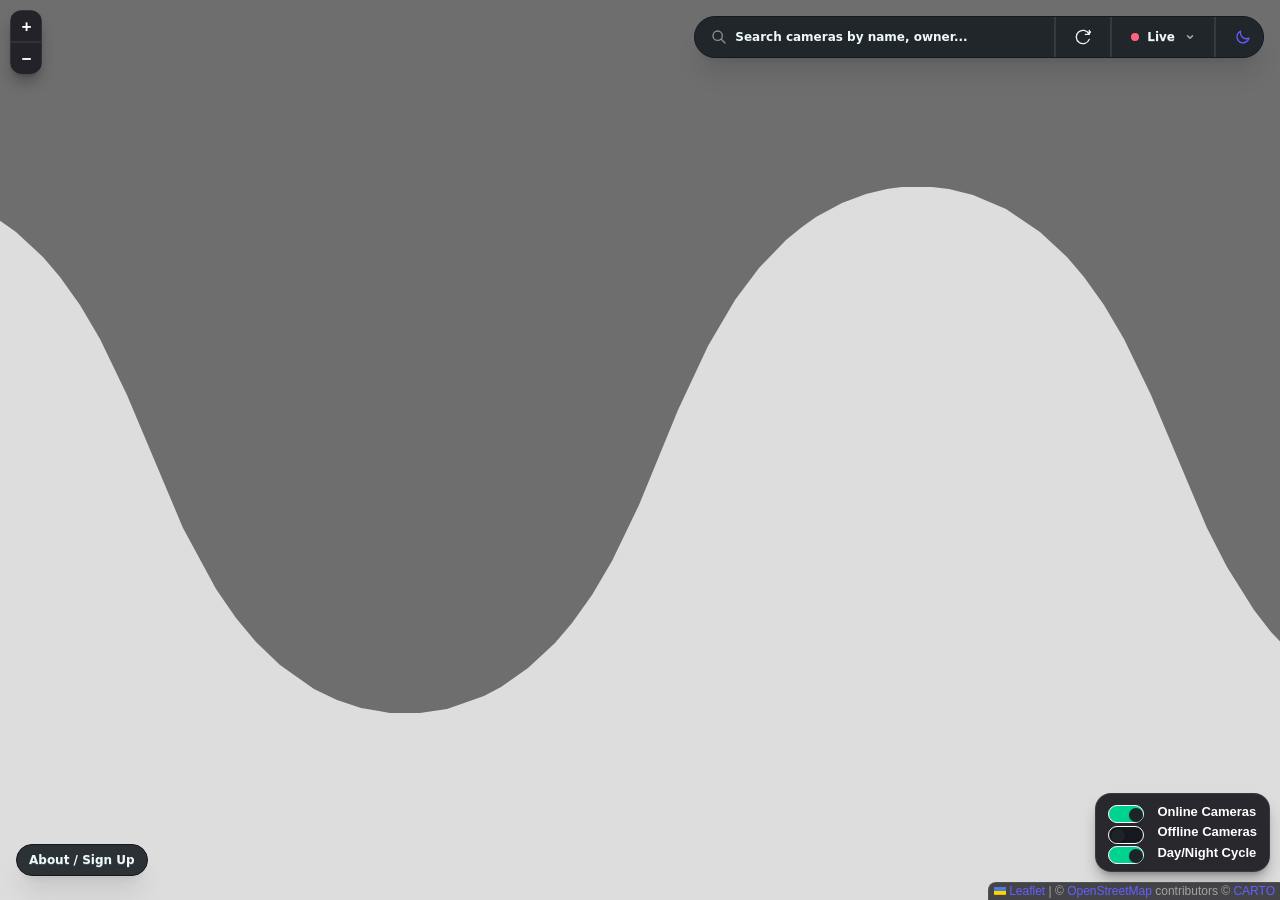
==== static/index.html @ 97bbdfbb "feat(legal): add terms of service and privacy policy with dynamic markdown renderer" ====
<!DOCTYPE html>
<html lang="en" data-theme="dark" class="h-full w-full">
	<head>
		<base target="_top">
		<meta charset="utf-8">
		<meta name="viewport" content="width=device-width, initial-scale=1">
		<title>Indi-Allsky Map</title>
		<link rel="shortcut icon" type="image/x-icon" href="images/favicon_128.png" />
		
		<!-- Vendor Assets (Self-hosted for security & offline reliability) -->
		<link rel="stylesheet" href="vendor/leaflet.css" />
		<script src="vendor/leaflet.js"></script>
		<script src="vendor/L.Terminator.js"></script>
		
		<link rel="stylesheet" href="vendor/MarkerCluster.css" />
		<link rel="stylesheet" href="vendor/MarkerCluster.Default.css" />
		<script src="vendor/leaflet.markercluster.js"></script>
		
		<link href="vendor/daisyui.css" rel="stylesheet" type="text/css" />
		<script src="vendor/tailwindcss-browser.js"></script>
		
		<link rel="stylesheet" href="style.css?v=1.5">
		<script src="register.js?v=1.5" defer></script>
		<script src="map.js?v=1.5" defer></script>
	</head>
	<body class="h-full w-full m-0 p-0 overflow-hidden bg-base-100 text-base-content font-sans">
		<!-- Map view container -->
		<div id="map" class="h-full w-full z-0"></div>

		<!-- Top Right: unified Search + Theme Toggle join group -->
		<div class="join absolute top-4 right-4 z-1000 shadow-xl bg-base-200/90 backdrop-blur-md border border-base-300 rounded-full transition-all duration-300">
			<!-- Search Icon + Input -->
			<div class="flex items-center pl-4 bg-transparent">
				<svg aria-hidden="true" class="w-4 h-4 text-base-content/50" xmlns="http://www.w3.org/2000/svg" fill="none" viewBox="0 0 24 24" stroke="currentColor">
					<path stroke-linecap="round" stroke-linejoin="round" stroke-width="2" d="M21 21l-6-6m2-5a7 7 0 11-14 0 7 7 0 0114 0z" />
				</svg>
				<input type="text" id="search-input" placeholder="Search cameras by name, owner..." aria-label="Search cameras" class="input input-ghost border-none outline-none focus:outline-none focus:bg-transparent w-28 sm:w-64 md:w-80 h-10 pl-2 text-xs font-semibold text-base-content" />
			</div>
			
			<!-- Divider -->
			<div class="divider divider-horizontal m-0"></div>

			<!-- Refresh Button -->
			<button id="refresh-btn" class="btn btn-ghost btn-circle btn-sm h-10 w-10 text-base-content" aria-label="Refresh map">
				<svg id="refresh-icon" aria-hidden="true" class="w-4 h-4 fill-none stroke-current" xmlns="http://www.w3.org/2000/svg" viewBox="0 0 24 24" stroke-width="2" stroke-linecap="round" stroke-linejoin="round">
					<path d="M21.5 2v6h-6M21.34 15.57a10 10 0 1 1-.57-8.38l5.67-5.67"/>
				</svg>
				<span id="refresh-spinner" class="loading loading-spinner loading-xs hidden"></span>
			</button>
			
			<!-- Divider -->
			<div class="divider divider-horizontal m-0"></div>

			<!-- Refresh Mode Dropdown -->
			<details id="refresh-dropdown" class="dropdown dropdown-bottom dropdown-end">
				<summary id="refresh-summary" class="btn btn-ghost btn-sm h-10 text-xs font-semibold flex items-center gap-2 text-base-content border-none focus:outline-none normal-case" aria-haspopup="listbox" aria-label="Refresh Mode">
					<span id="live-indicator" class="h-2 w-2 rounded-full bg-error live-pulse-dot flex"></span>
					<span id="refresh-label">Live</span>
					<svg class="w-2.5 h-2.5 opacity-65 ml-0.5 fill-none stroke-current" xmlns="http://www.w3.org/2000/svg" viewBox="0 0 24 24" stroke-width="3.5" stroke-linecap="round" stroke-linejoin="round">
						<polyline points="6 9 12 15 18 9"></polyline>
					</svg>
				</summary>
				<ul class="dropdown-content p-1.5 shadow-2xl bg-base-200 border border-base-300 rounded-2xl w-36 z-1000 mt-2 gap-1 text-xs list-none">
					<li>
						<button type="button" data-value="ws" class="refresh-opt active-mode">
							<span>Live</span>
							<svg class="check-mark w-3 h-3 opacity-100 transition-opacity duration-150 fill-none stroke-current" xmlns="http://www.w3.org/2000/svg" viewBox="0 0 24 24" stroke-width="3.5" stroke-linecap="round" stroke-linejoin="round">
								<polyline points="20 6 9 17 4 12"></polyline>
							</svg>
						</button>
					</li>
					<li>
						<button type="button" data-value="60" class="refresh-opt">
							<span>1 Min</span>
							<svg class="check-mark w-3 h-3 opacity-0 transition-opacity duration-150 fill-none stroke-current" xmlns="http://www.w3.org/2000/svg" viewBox="0 0 24 24" stroke-width="3.5" stroke-linecap="round" stroke-linejoin="round">
								<polyline points="20 6 9 17 4 12"></polyline>
							</svg>
						</button>
					</li>
					<li>
						<button type="button" data-value="300" class="refresh-opt">
							<span>5 Mins</span>
							<svg class="check-mark w-3 h-3 opacity-0 transition-opacity duration-150 fill-none stroke-current" xmlns="http://www.w3.org/2000/svg" viewBox="0 0 24 24" stroke-width="3.5" stroke-linecap="round" stroke-linejoin="round">
								<polyline points="20 6 9 17 4 12"></polyline>
							</svg>
						</button>
					</li>
					<li>
						<button type="button" data-value="manual" class="refresh-opt">
							<span>Manual</span>
							<svg class="check-mark w-3 h-3 opacity-0 transition-opacity duration-150 fill-none stroke-current" xmlns="http://www.w3.org/2000/svg" viewBox="0 0 24 24" stroke-width="3.5" stroke-linecap="round" stroke-linejoin="round">
								<polyline points="20 6 9 17 4 12"></polyline>
							</svg>
						</button>
					</li>
				</ul>
			</details>
			
			<!-- Divider -->
			<div class="divider divider-horizontal m-0"></div>
			
			<!-- Sun/Moon Theme Swap Controller -->
			<label class="swap swap-rotate btn btn-ghost btn-circle btn-sm h-10 w-10 text-base-content">
				<!-- value="light" sets theme to light when checked; defaults to dark (html data-theme) when unchecked -->
				<input type="checkbox" class="theme-controller" value="light" aria-label="Toggle theme" />
				
				<!-- sun icon (displayed when checked/light) -->
				<svg aria-hidden="true" class="swap-on fill-current w-4 h-4 text-warning" xmlns="http://www.w3.org/2000/svg" viewBox="0 0 24 24">
					<path d="M5.64,17l-.71.71a1,1,0,0,0,0,1.41,1,1,0,0,0,1.41,0l.71-.71A1,1,0,0,0,5.64,17ZM5,12a1,1,0,0,0-1-1H3a1,1,0,0,0,0,2H4a1,1,0,0,0,1-1Zm7-7a1,1,0,0,0,1-1V3a1,1,0,0,0-2,0V4a1,1,0,0,0,1,1ZM5.64,7.05a1,1,0,0,0,.7.29,1,1,0,0,0,.71-.29,1,1,0,0,0,0-1.41l-.71-.71A1,1,0,0,0,4.93,6.34Zm12,.29a1,1,0,0,0,.7-.29l.71-.71a1,1,0,1,0-1.41-1.41L17,5.64a1,1,0,0,0,0,1.41A1,1,0,0,0,17.66,7.34ZM21,11H20a1,1,0,0,0,0,2h1a1,1,0,0,0,0-2Zm-9,8a1,1,0,0,0-1,1v1a1,1,0,0,0,2,0V20a1,1,0,0,0-1-1ZM18.36,17A1,1,0,0,0,17,17l-.71.71a1,1,0,0,0,0,1.41,1,1,0,0,0,1.41,0l.71-.71A1,1,0,0,0,18.36,17ZM12,6a6,6,0,1,0,6,6A6,6,0,0,0,12,6Z"/>
				</svg>
				
				<!-- moon icon (displayed when unchecked/dark) -->
				<svg aria-hidden="true" class="swap-off fill-current w-4 h-4 text-primary" xmlns="http://www.w3.org/2000/svg" viewBox="0 0 24 24">
					<path d="M21.64,13a1,1,0,0,0-1.05-.14,8.05,8.05,0,0,1-3.37.73A8.15,8.15,0,0,1,9.08,5.49a8.59,8.59,0,0,1,.25-2A1,1,0,0,0,8,2.36,10.14,10.14,0,1,0,22,14.05,1,1,0,0,0,21.64,13Zm-9.5,6.69A8.14,8.14,0,0,1,7.08,5.22v.27A10.15,10.15,0,0,0,17.22,15.63a9.79,9.79,0,0,0,2.1-.22A8.11,8.11,0,0,1,12.14,19.73Z"/>
				</svg>
			</label>
		</div>

		<!-- Bottom Left: Floating About/Info Trigger button overlay -->
		<button id="about-btn" class="btn btn-neutral btn-sm shadow-xl absolute bottom-6 left-4 z-1000 rounded-full border border-base-300 bg-base-200/90 backdrop-blur-md text-base-content hover:bg-base-300 transition-all duration-300">
			About / Sign Up
		</button>

		<!-- DaisyUI Modal Component using HTML5 Dialog Element (recommended layout) -->
		<dialog id="aboutModal" class="modal modal-middle backdrop-blur-sm">
			<div class="modal-box bg-base-100 text-base-content border border-base-300 shadow-2xl max-w-lg p-6 rounded-2xl relative">
				<!-- Top Right close button dialog trigger -->
				<form method="dialog">
					<button class="btn btn-sm btn-circle btn-ghost absolute right-4 top-4 text-base-content/60 hover:text-base-content transition-colors duration-200" aria-label="Close modal"><span aria-hidden="true">✕</span></button>
				</form>
				
				<!-- Logo Container -->
				<div class="flex justify-center mb-6">
					<img src="images/logo_outline_full.png" alt="Indi-Allsky Logo" class="w-28 h-28 object-contain" />
				</div>
				
				<h2 class="text-xl font-bold text-center mb-4 text-base-content">About Indi-Allsky Map</h2>
				<p class="mb-3 text-sm text-base-content/90 leading-relaxed text-center">This is a community-driven map for <strong>indi-allsky</strong> camera systems.</p>
				<p class="mb-6 text-sm text-base-content/85 leading-relaxed text-center">Cameras check in via an API, allowing users to see live sky conditions across the globe.</p>
				
				<div class="divider opacity-50 m-0 mb-4"></div>
				
				<div class="text-xs text-base-content/70 space-y-2">
					<p class="text-center font-medium">Developed by @TN-1</p>
					<p class="text-center">Data is provided by individual camera owners.</p>
					<div class="flex justify-center gap-4 mt-3">
						<a href="https://github.com/aaronwmorris/indi-allsky" target="_blank" rel="noopener noreferrer" class="link link-primary link-hover font-semibold">Indi-Allsky Github</a>
						<a href="https://github.com/TN-1/allsky-map" target="_blank" rel="noopener noreferrer" class="link link-primary link-hover font-semibold">Indi-Allsky Map Github</a>
					</div>
					<div class="flex justify-center mt-2">
						<a href="terms.html" target="_blank" class="link link-primary link-hover font-medium text-xs">Terms of Service &amp; Privacy Policy</a>
					</div>
				</div>
				
				<div class="divider opacity-50 m-0 my-4"></div>
				
				<!-- Registration section styled in elevation container base-200 -->
				<div id="registration-zone" class="bg-base-200 p-4 rounded-xl border border-base-300 shadow-inner">
					<h3 class="font-bold text-sm mb-2 text-base-content">Add Your Camera</h3>
					<p class="text-xs text-base-content/80 mb-4">Want to see your camera on the map? Generate a unique API key to get started.</p>
					<button id="gen-key-btn" class="btn btn-success btn-sm w-full font-bold shadow-md hover:brightness-95 transition-all">Generate API Key</button>
					
					<!-- Docs Link under the button (always visible) -->
					<div class="text-center mt-3">
						<a href="https://github.com/TN-1/allsky-map/wiki/Client-Install" target="_blank" rel="noopener noreferrer" class="link link-primary link-hover text-xs font-semibold flex items-center justify-center gap-1">
							<span>Client Installation Guide</span>
						</a>
					</div>
					
					<div id="key-display-area" class="hidden mt-4">
						<p class="text-xs mb-2 font-medium text-base-content/90">Copy this key into your <strong>indi-allsky</strong> configuration:</p>
						<div class="join w-full shadow-md">
							<code id="api-key-value" class="join-item bg-base-300 text-error font-mono text-xs px-3 py-2 flex-grow overflow-x-auto select-all rounded-l-lg border-y border-l border-base-300 flex items-center"></code>
							<button id="copy-btn" class="btn btn-primary btn-sm join-item rounded-r-lg font-bold">Copy</button>
						</div>
						<p class="key-warning text-xs text-warning mt-2 font-semibold flex items-center gap-1">
							<span>⚠️</span>
							<span><strong>Note:</strong> Keep this key secret! It's your camera's unique ID.</span>
						</p>
					</div>
				</div>
			</div>
			
			<!-- Close backdrop (click outside to close modal) -->
			<form method="dialog" class="modal-backdrop">
				<button>close</button>
			</form>
		</dialog>
	</body>
</html>
---- static/vendor/MarkerCluster.css ----
.leaflet-cluster-anim .leaflet-marker-icon, .leaflet-cluster-anim .leaflet-marker-shadow {
	-webkit-transition: -webkit-transform 0.3s ease-out, opacity 0.3s ease-in;
	-moz-transition: -moz-transform 0.3s ease-out, opacity 0.3s ease-in;
	-o-transition: -o-transform 0.3s ease-out, opacity 0.3s ease-in;
	transition: transform 0.3s ease-out, opacity 0.3s ease-in;
}

.leaflet-cluster-spider-leg {
	/* stroke-dashoffset (duration and function) should match with leaflet-marker-icon transform in order to track it exactly */
	-webkit-transition: -webkit-stroke-dashoffset 0.3s ease-out, -webkit-stroke-opacity 0.3s ease-in;
	-moz-transition: -moz-stroke-dashoffset 0.3s ease-out, -moz-stroke-opacity 0.3s ease-in;
	-o-transition: -o-stroke-dashoffset 0.3s ease-out, -o-stroke-opacity 0.3s ease-in;
	transition: stroke-dashoffset 0.3s ease-out, stroke-opacity 0.3s ease-in;
}
---- static/vendor/MarkerCluster.Default.css ----
.marker-cluster-small {
	background-color: rgba(181, 226, 140, 0.6);
	}
.marker-cluster-small div {
	background-color: rgba(110, 204, 57, 0.6);
	}

.marker-cluster-medium {
	background-color: rgba(241, 211, 87, 0.6);
	}
.marker-cluster-medium div {
	background-color: rgba(240, 194, 12, 0.6);
	}

.marker-cluster-large {
	background-color: rgba(253, 156, 115, 0.6);
	}
.marker-cluster-large div {
	background-color: rgba(241, 128, 23, 0.6);
	}

	/* IE 6-8 fallback colors */
.leaflet-oldie .marker-cluster-small {
	background-color: rgb(181, 226, 140);
	}
.leaflet-oldie .marker-cluster-small div {
	background-color: rgb(110, 204, 57);
	}

.leaflet-oldie .marker-cluster-medium {
	background-color: rgb(241, 211, 87);
	}
.leaflet-oldie .marker-cluster-medium div {
	background-color: rgb(240, 194, 12);
	}

.leaflet-oldie .marker-cluster-large {
	background-color: rgb(253, 156, 115);
	}
.leaflet-oldie .marker-cluster-large div {
	background-color: rgb(241, 128, 23);
}

.marker-cluster {
	background-clip: padding-box;
	border-radius: 20px;
	}
.marker-cluster div {
	width: 30px;
	height: 30px;
	margin-left: 5px;
	margin-top: 5px;

	text-align: center;
	border-radius: 15px;
	font: 12px "Helvetica Neue", Arial, Helvetica, sans-serif;
	}
.marker-cluster span {
	line-height: 30px;
	}
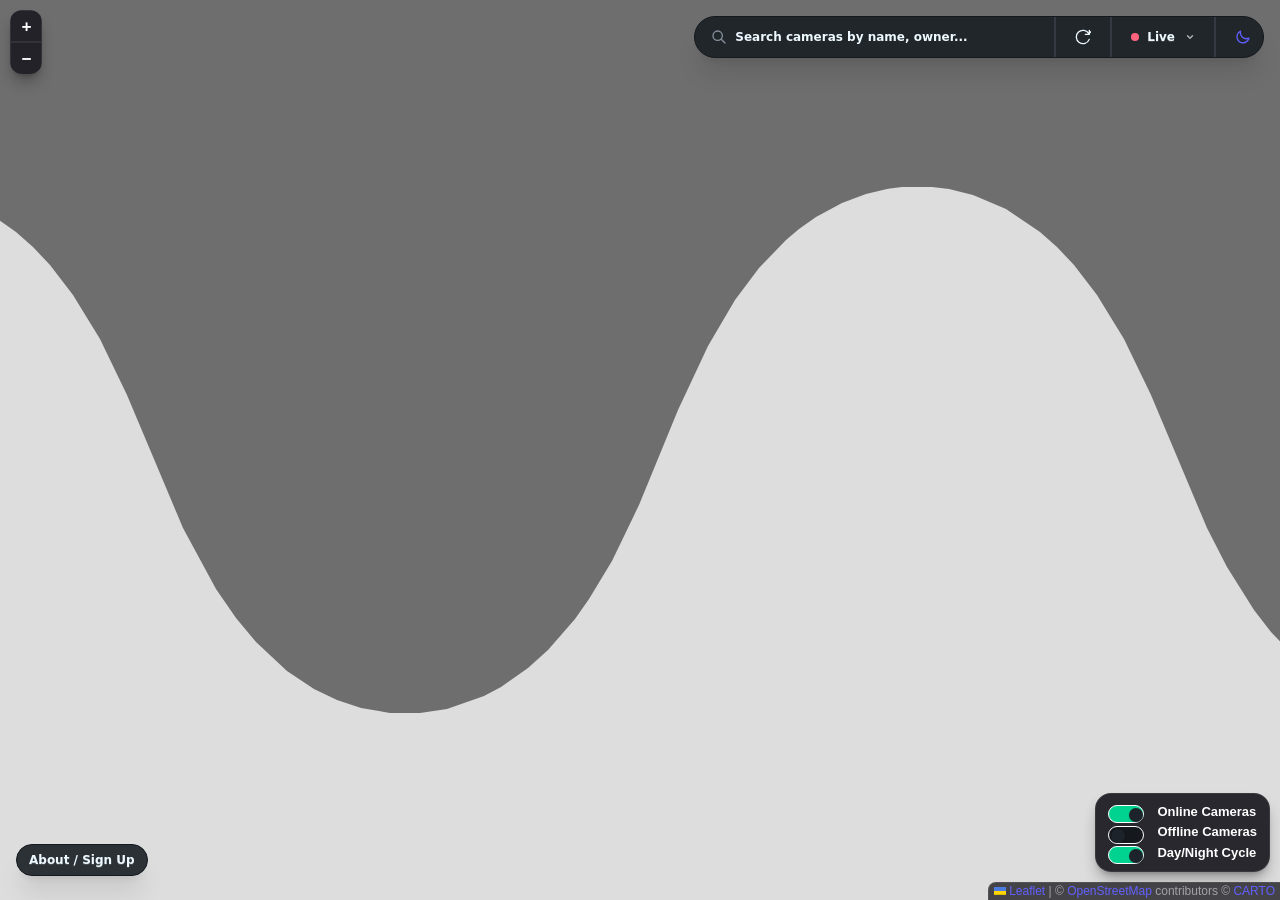
==== commit 1dfd96b5: "Update Allsky Map logo and favicon" ====
--- a/static/index.html
+++ b/static/index.html
@@ -131,7 +131,7 @@
 				
 				<!-- Logo Container -->
 				<div class="flex justify-center mb-6">
-					<img src="images/logo_outline_full.png" alt="Indi-Allsky Logo" class="w-28 h-28 object-contain" />
+					<img src="images/logo.png" alt="Allsky Map Logo" class="w-28 h-28 object-contain rounded-2xl" />
 				</div>
 				
 				<h2 class="text-xl font-bold text-center mb-4 text-base-content">About Indi-Allsky Map</h2>
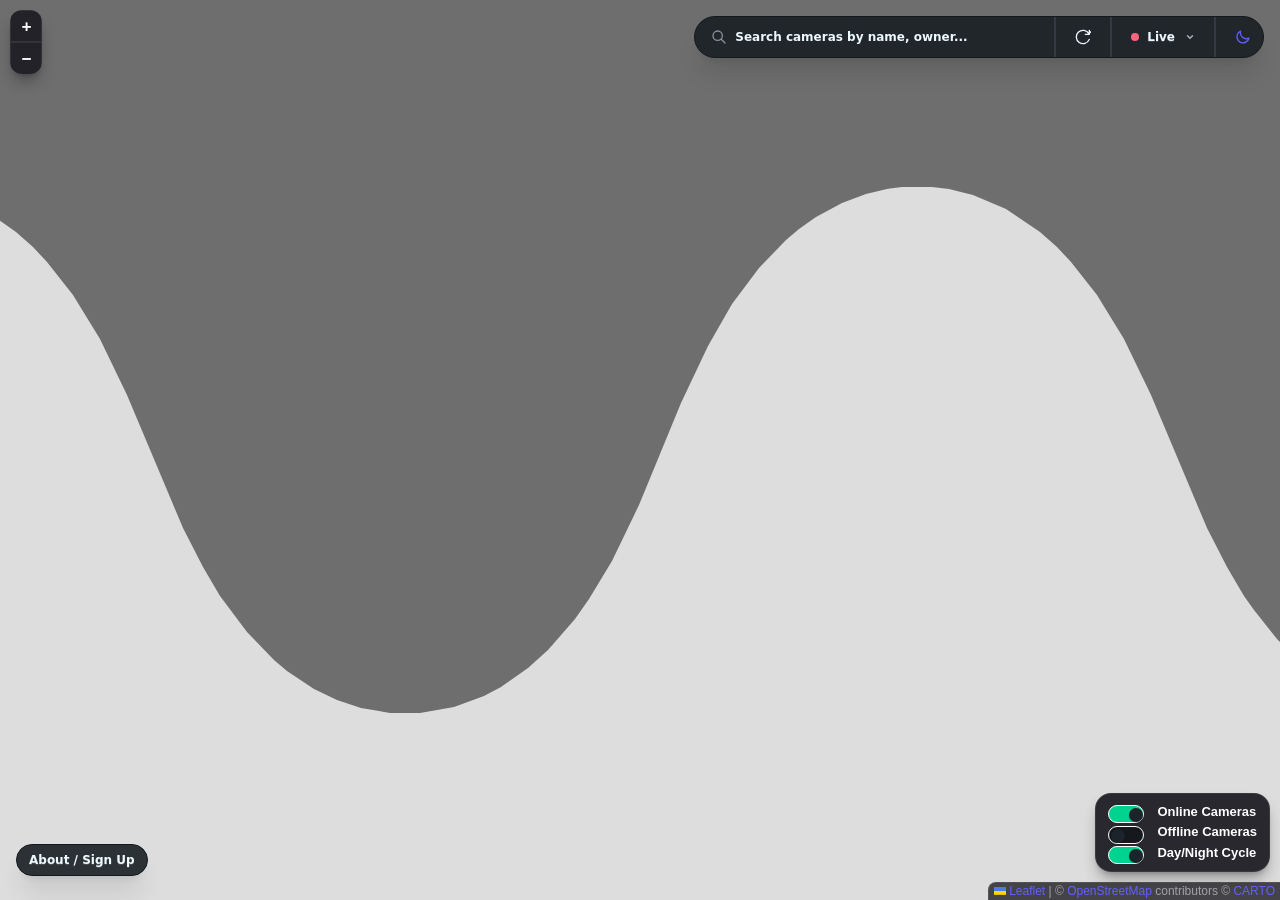
==== commit ea8522e4: "Bump map.js cache buster to v1.6" ====
--- a/static/index.html
+++ b/static/index.html
@@ -21,7 +21,7 @@
 		
 		<link rel="stylesheet" href="style.css?v=1.5">
 		<script src="register.js?v=1.5" defer></script>
-		<script src="map.js?v=1.5" defer></script>
+		<script src="map.js?v=1.6" defer></script>
 	</head>
 	<body class="h-full w-full m-0 p-0 overflow-hidden bg-base-100 text-base-content font-sans">
 		<!-- Map view container -->
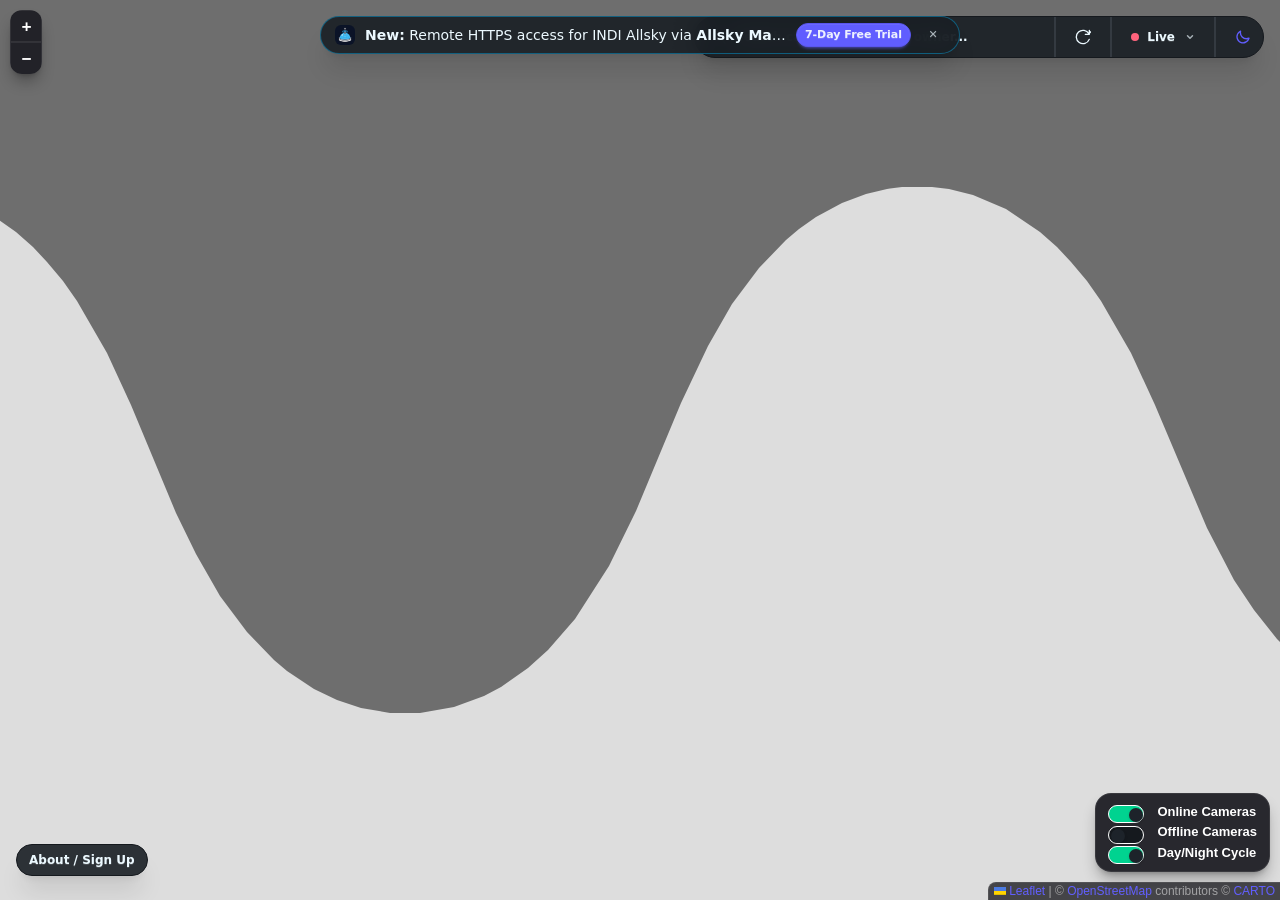
==== commit db31de32: "Add top announcement banner linking to Allsky Map Connect" ====
--- a/static/index.html
+++ b/static/index.html
@@ -114,6 +114,33 @@
 					<path d="M21.64,13a1,1,0,0,0-1.05-.14,8.05,8.05,0,0,1-3.37.73A8.15,8.15,0,0,1,9.08,5.49a8.59,8.59,0,0,1,.25-2A1,1,0,0,0,8,2.36,10.14,10.14,0,1,0,22,14.05,1,1,0,0,0,21.64,13Zm-9.5,6.69A8.14,8.14,0,0,1,7.08,5.22v.27A10.15,10.15,0,0,0,17.22,15.63a9.79,9.79,0,0,0,2.1-.22A8.11,8.11,0,0,1,12.14,19.73Z"/>
 				</svg>
 			</label>
+		</div>
+
+		<!-- Top Center: Floating Allsky Map Connect Announcement Banner -->
+		<div
+			id="connect-banner"
+			class="fixed top-4 left-1/2 -translate-x-1/2 z-1000 max-w-[92vw] flex items-center gap-2.5 px-3.5 py-1.5 rounded-full bg-base-200/90 backdrop-blur-md border border-info/40 shadow-xl text-xs sm:text-sm"
+		>
+			<img src="images/connect_logo.png" alt="Allsky Map Connect" class="w-5 h-5 rounded-md shrink-0" />
+			<span class="truncate">
+				<strong>New:</strong> Remote HTTPS access for INDI Allsky via <strong>Allsky Map Connect</strong>
+			</span>
+			<a
+				href="https://connect.allsky-map.com"
+				target="_blank"
+				rel="noopener noreferrer"
+				class="btn btn-primary btn-xs rounded-full shrink-0"
+			>
+				7-Day Free Trial
+			</a>
+			<button
+				type="button"
+				aria-label="Dismiss announcement"
+				class="btn btn-ghost btn-circle btn-xs shrink-0 opacity-70 hover:opacity-100"
+				onclick="document.getElementById('connect-banner').classList.add('hidden');"
+			>
+				✕
+			</button>
 		</div>
 
 		<!-- Bottom Left: Floating About/Info Trigger button overlay -->
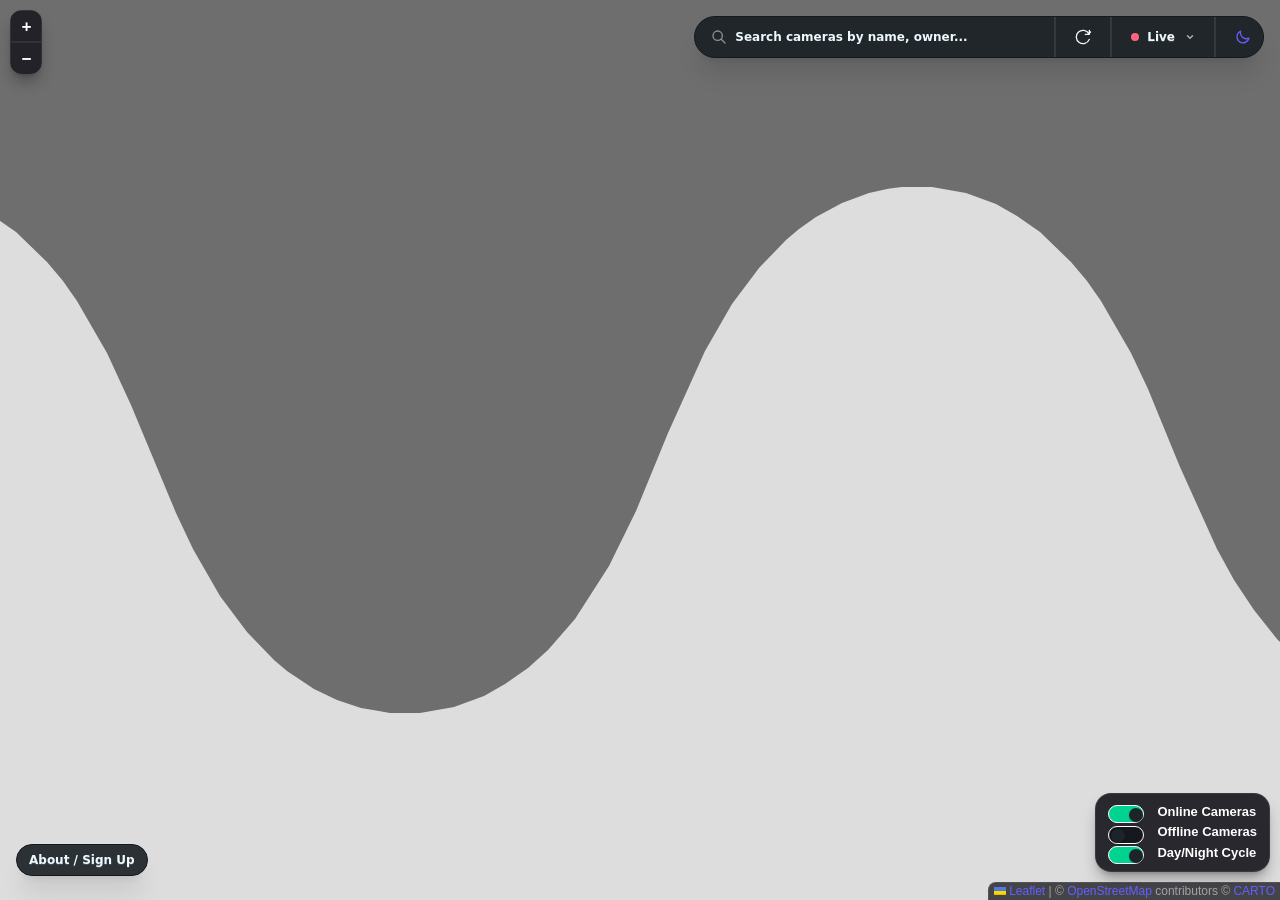
==== commit 9484e8bb: "Update page title and About modal heading to Allsky Map" ====
--- a/static/index.html
+++ b/static/index.html
@@ -4,7 +4,7 @@
 		<base target="_top">
 		<meta charset="utf-8">
 		<meta name="viewport" content="width=device-width, initial-scale=1">
-		<title>Indi-Allsky Map</title>
+		<title>Allsky Map</title>
 		<link rel="shortcut icon" type="image/x-icon" href="images/favicon_128.png" />
 		
 		<!-- Vendor Assets (Self-hosted for security & offline reliability) -->
@@ -116,33 +116,6 @@
 			</label>
 		</div>
 
-		<!-- Top Center: Floating Allsky Map Connect Announcement Banner -->
-		<div
-			id="connect-banner"
-			class="fixed top-4 left-1/2 -translate-x-1/2 z-1000 max-w-[92vw] flex items-center gap-2.5 px-3.5 py-1.5 rounded-full bg-base-200/90 backdrop-blur-md border border-info/40 shadow-xl text-xs sm:text-sm"
-		>
-			<img src="images/connect_logo.png" alt="Allsky Map Connect" class="w-5 h-5 rounded-md shrink-0" />
-			<span class="truncate">
-				<strong>New:</strong> Remote HTTPS access for INDI Allsky via <strong>Allsky Map Connect</strong>
-			</span>
-			<a
-				href="https://connect.allsky-map.com"
-				target="_blank"
-				rel="noopener noreferrer"
-				class="btn btn-primary btn-xs rounded-full shrink-0"
-			>
-				7-Day Free Trial
-			</a>
-			<button
-				type="button"
-				aria-label="Dismiss announcement"
-				class="btn btn-ghost btn-circle btn-xs shrink-0 opacity-70 hover:opacity-100"
-				onclick="document.getElementById('connect-banner').classList.add('hidden');"
-			>
-				✕
-			</button>
-		</div>
-
 		<!-- Bottom Left: Floating About/Info Trigger button overlay -->
 		<button id="about-btn" class="btn btn-neutral btn-sm shadow-xl absolute bottom-6 left-4 z-1000 rounded-full border border-base-300 bg-base-200/90 backdrop-blur-md text-base-content hover:bg-base-300 transition-all duration-300">
 			About / Sign Up
@@ -161,7 +134,7 @@
 					<img src="images/logo.png" alt="Allsky Map Logo" class="w-28 h-28 object-contain rounded-2xl" />
 				</div>
 				
-				<h2 class="text-xl font-bold text-center mb-4 text-base-content">About Indi-Allsky Map</h2>
+				<h2 class="text-xl font-bold text-center mb-4 text-base-content">About Allsky Map</h2>
 				<p class="mb-3 text-sm text-base-content/90 leading-relaxed text-center">This is a community-driven map for <strong>indi-allsky</strong> camera systems.</p>
 				<p class="mb-6 text-sm text-base-content/85 leading-relaxed text-center">Cameras check in via an API, allowing users to see live sky conditions across the globe.</p>
 				
@@ -172,7 +145,7 @@
 					<p class="text-center">Data is provided by individual camera owners.</p>
 					<div class="flex justify-center gap-4 mt-3">
 						<a href="https://github.com/aaronwmorris/indi-allsky" target="_blank" rel="noopener noreferrer" class="link link-primary link-hover font-semibold">Indi-Allsky Github</a>
-						<a href="https://github.com/TN-1/allsky-map" target="_blank" rel="noopener noreferrer" class="link link-primary link-hover font-semibold">Indi-Allsky Map Github</a>
+						<a href="https://github.com/TN-1/allsky-map" target="_blank" rel="noopener noreferrer" class="link link-primary link-hover font-semibold">Allsky Map Github</a>
 					</div>
 					<div class="flex justify-center mt-2">
 						<a href="terms.html" target="_blank" class="link link-primary link-hover font-medium text-xs">Terms of Service &amp; Privacy Policy</a>
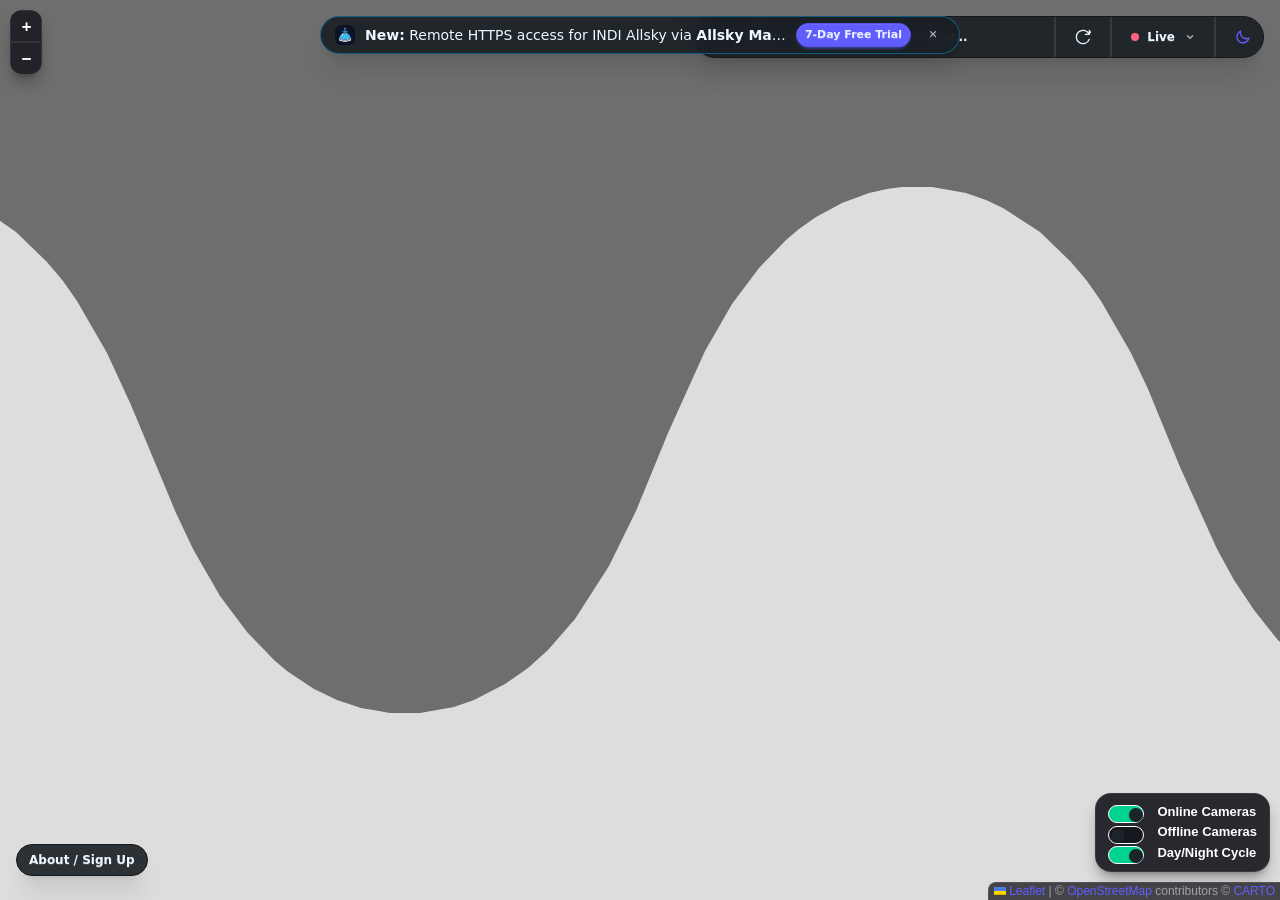
==== commit 2e9ce50d: "Merge pull request #80 from TN-1/dev Update page title and About modal heading to Allsky Map" ====
--- a/static/index.html
+++ b/static/index.html
@@ -114,6 +114,33 @@
 					<path d="M21.64,13a1,1,0,0,0-1.05-.14,8.05,8.05,0,0,1-3.37.73A8.15,8.15,0,0,1,9.08,5.49a8.59,8.59,0,0,1,.25-2A1,1,0,0,0,8,2.36,10.14,10.14,0,1,0,22,14.05,1,1,0,0,0,21.64,13Zm-9.5,6.69A8.14,8.14,0,0,1,7.08,5.22v.27A10.15,10.15,0,0,0,17.22,15.63a9.79,9.79,0,0,0,2.1-.22A8.11,8.11,0,0,1,12.14,19.73Z"/>
 				</svg>
 			</label>
+		</div>
+
+		<!-- Top Center: Floating Allsky Map Connect Announcement Banner -->
+		<div
+			id="connect-banner"
+			class="fixed top-4 left-1/2 -translate-x-1/2 z-1000 max-w-[92vw] flex items-center gap-2.5 px-3.5 py-1.5 rounded-full bg-base-200/90 backdrop-blur-md border border-info/40 shadow-xl text-xs sm:text-sm"
+		>
+			<img src="images/connect_logo.png" alt="Allsky Map Connect" class="w-5 h-5 rounded-md shrink-0" />
+			<span class="truncate">
+				<strong>New:</strong> Remote HTTPS access for INDI Allsky via <strong>Allsky Map Connect</strong>
+			</span>
+			<a
+				href="https://connect.allsky-map.com"
+				target="_blank"
+				rel="noopener noreferrer"
+				class="btn btn-primary btn-xs rounded-full shrink-0"
+			>
+				7-Day Free Trial
+			</a>
+			<button
+				type="button"
+				aria-label="Dismiss announcement"
+				class="btn btn-ghost btn-circle btn-xs shrink-0 opacity-70 hover:opacity-100"
+				onclick="document.getElementById('connect-banner').classList.add('hidden');"
+			>
+				✕
+			</button>
 		</div>
 
 		<!-- Bottom Left: Floating About/Info Trigger button overlay -->
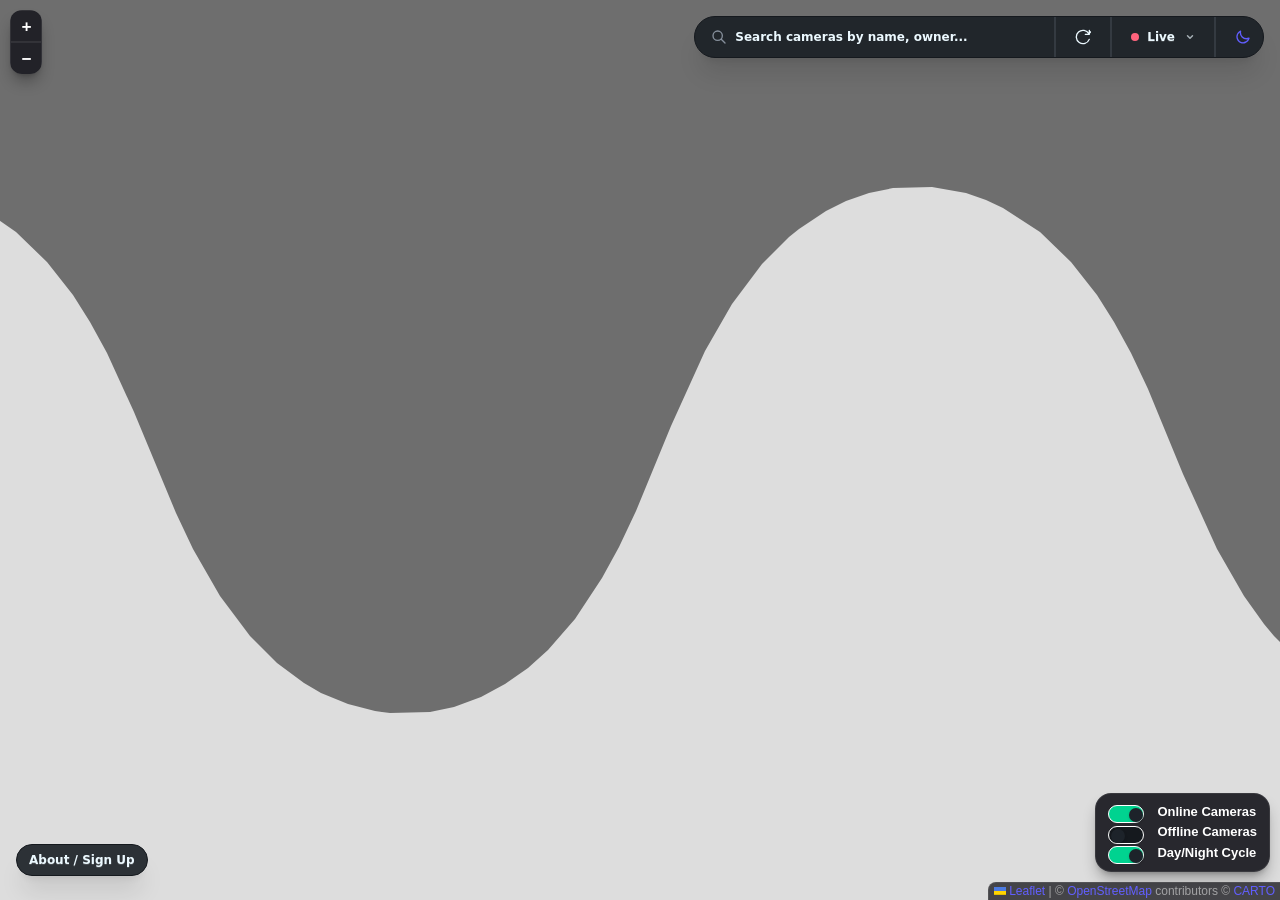
==== commit 9987db64: "Use INDI Allsky naming and bump asset cache busters" ====
--- a/static/index.html
+++ b/static/index.html
@@ -19,9 +19,9 @@
 		<link href="vendor/daisyui.css" rel="stylesheet" type="text/css" />
 		<script src="vendor/tailwindcss-browser.js"></script>
 		
-		<link rel="stylesheet" href="style.css?v=1.5">
-		<script src="register.js?v=1.5" defer></script>
-		<script src="map.js?v=1.6" defer></script>
+		<link rel="stylesheet" href="style.css?v=1.6">
+		<script src="register.js?v=1.6" defer></script>
+		<script src="map.js?v=1.7" defer></script>
 	</head>
 	<body class="h-full w-full m-0 p-0 overflow-hidden bg-base-100 text-base-content font-sans">
 		<!-- Map view container -->
@@ -116,33 +116,6 @@
 			</label>
 		</div>
 
-		<!-- Top Center: Floating Allsky Map Connect Announcement Banner -->
-		<div
-			id="connect-banner"
-			class="fixed top-4 left-1/2 -translate-x-1/2 z-1000 max-w-[92vw] flex items-center gap-2.5 px-3.5 py-1.5 rounded-full bg-base-200/90 backdrop-blur-md border border-info/40 shadow-xl text-xs sm:text-sm"
-		>
-			<img src="images/connect_logo.png" alt="Allsky Map Connect" class="w-5 h-5 rounded-md shrink-0" />
-			<span class="truncate">
-				<strong>New:</strong> Remote HTTPS access for INDI Allsky via <strong>Allsky Map Connect</strong>
-			</span>
-			<a
-				href="https://connect.allsky-map.com"
-				target="_blank"
-				rel="noopener noreferrer"
-				class="btn btn-primary btn-xs rounded-full shrink-0"
-			>
-				7-Day Free Trial
-			</a>
-			<button
-				type="button"
-				aria-label="Dismiss announcement"
-				class="btn btn-ghost btn-circle btn-xs shrink-0 opacity-70 hover:opacity-100"
-				onclick="document.getElementById('connect-banner').classList.add('hidden');"
-			>
-				✕
-			</button>
-		</div>
-
 		<!-- Bottom Left: Floating About/Info Trigger button overlay -->
 		<button id="about-btn" class="btn btn-neutral btn-sm shadow-xl absolute bottom-6 left-4 z-1000 rounded-full border border-base-300 bg-base-200/90 backdrop-blur-md text-base-content hover:bg-base-300 transition-all duration-300">
 			About / Sign Up
@@ -162,7 +135,7 @@
 				</div>
 				
 				<h2 class="text-xl font-bold text-center mb-4 text-base-content">About Allsky Map</h2>
-				<p class="mb-3 text-sm text-base-content/90 leading-relaxed text-center">This is a community-driven map for <strong>indi-allsky</strong> camera systems.</p>
+				<p class="mb-3 text-sm text-base-content/90 leading-relaxed text-center">This is a community-driven map for <strong>INDI Allsky</strong> camera systems.</p>
 				<p class="mb-6 text-sm text-base-content/85 leading-relaxed text-center">Cameras check in via an API, allowing users to see live sky conditions across the globe.</p>
 				
 				<div class="divider opacity-50 m-0 mb-4"></div>
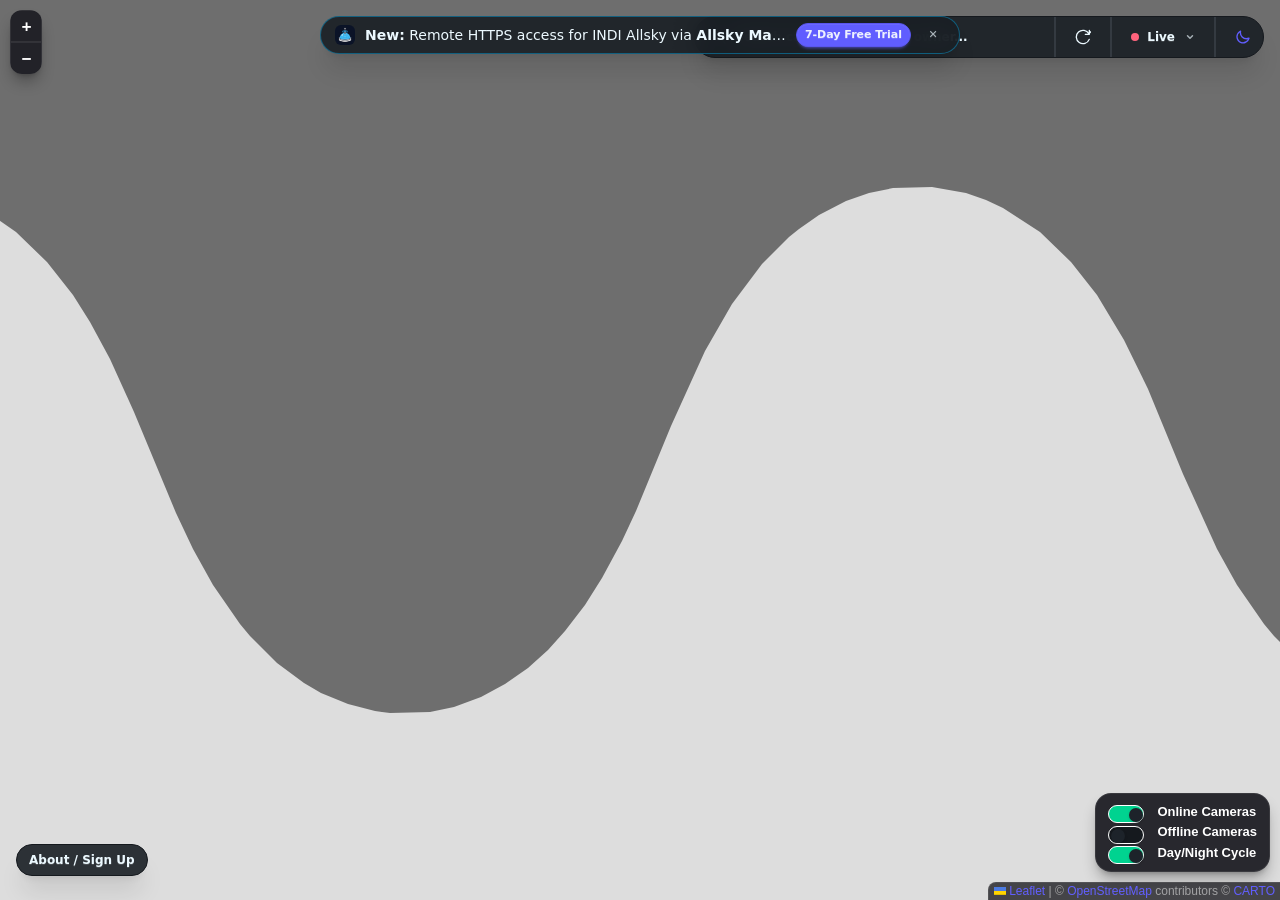
==== commit 2106d58c: "Merge pull request #81 from TN-1/dev Use INDI Allsky naming and bump asset cache busters" ====
--- a/static/index.html
+++ b/static/index.html
@@ -114,6 +114,33 @@
 					<path d="M21.64,13a1,1,0,0,0-1.05-.14,8.05,8.05,0,0,1-3.37.73A8.15,8.15,0,0,1,9.08,5.49a8.59,8.59,0,0,1,.25-2A1,1,0,0,0,8,2.36,10.14,10.14,0,1,0,22,14.05,1,1,0,0,0,21.64,13Zm-9.5,6.69A8.14,8.14,0,0,1,7.08,5.22v.27A10.15,10.15,0,0,0,17.22,15.63a9.79,9.79,0,0,0,2.1-.22A8.11,8.11,0,0,1,12.14,19.73Z"/>
 				</svg>
 			</label>
+		</div>
+
+		<!-- Top Center: Floating Allsky Map Connect Announcement Banner -->
+		<div
+			id="connect-banner"
+			class="fixed top-4 left-1/2 -translate-x-1/2 z-1000 max-w-[92vw] flex items-center gap-2.5 px-3.5 py-1.5 rounded-full bg-base-200/90 backdrop-blur-md border border-info/40 shadow-xl text-xs sm:text-sm"
+		>
+			<img src="images/connect_logo.png" alt="Allsky Map Connect" class="w-5 h-5 rounded-md shrink-0" />
+			<span class="truncate">
+				<strong>New:</strong> Remote HTTPS access for INDI Allsky via <strong>Allsky Map Connect</strong>
+			</span>
+			<a
+				href="https://connect.allsky-map.com"
+				target="_blank"
+				rel="noopener noreferrer"
+				class="btn btn-primary btn-xs rounded-full shrink-0"
+			>
+				7-Day Free Trial
+			</a>
+			<button
+				type="button"
+				aria-label="Dismiss announcement"
+				class="btn btn-ghost btn-circle btn-xs shrink-0 opacity-70 hover:opacity-100"
+				onclick="document.getElementById('connect-banner').classList.add('hidden');"
+			>
+				✕
+			</button>
 		</div>
 
 		<!-- Bottom Left: Floating About/Info Trigger button overlay -->
